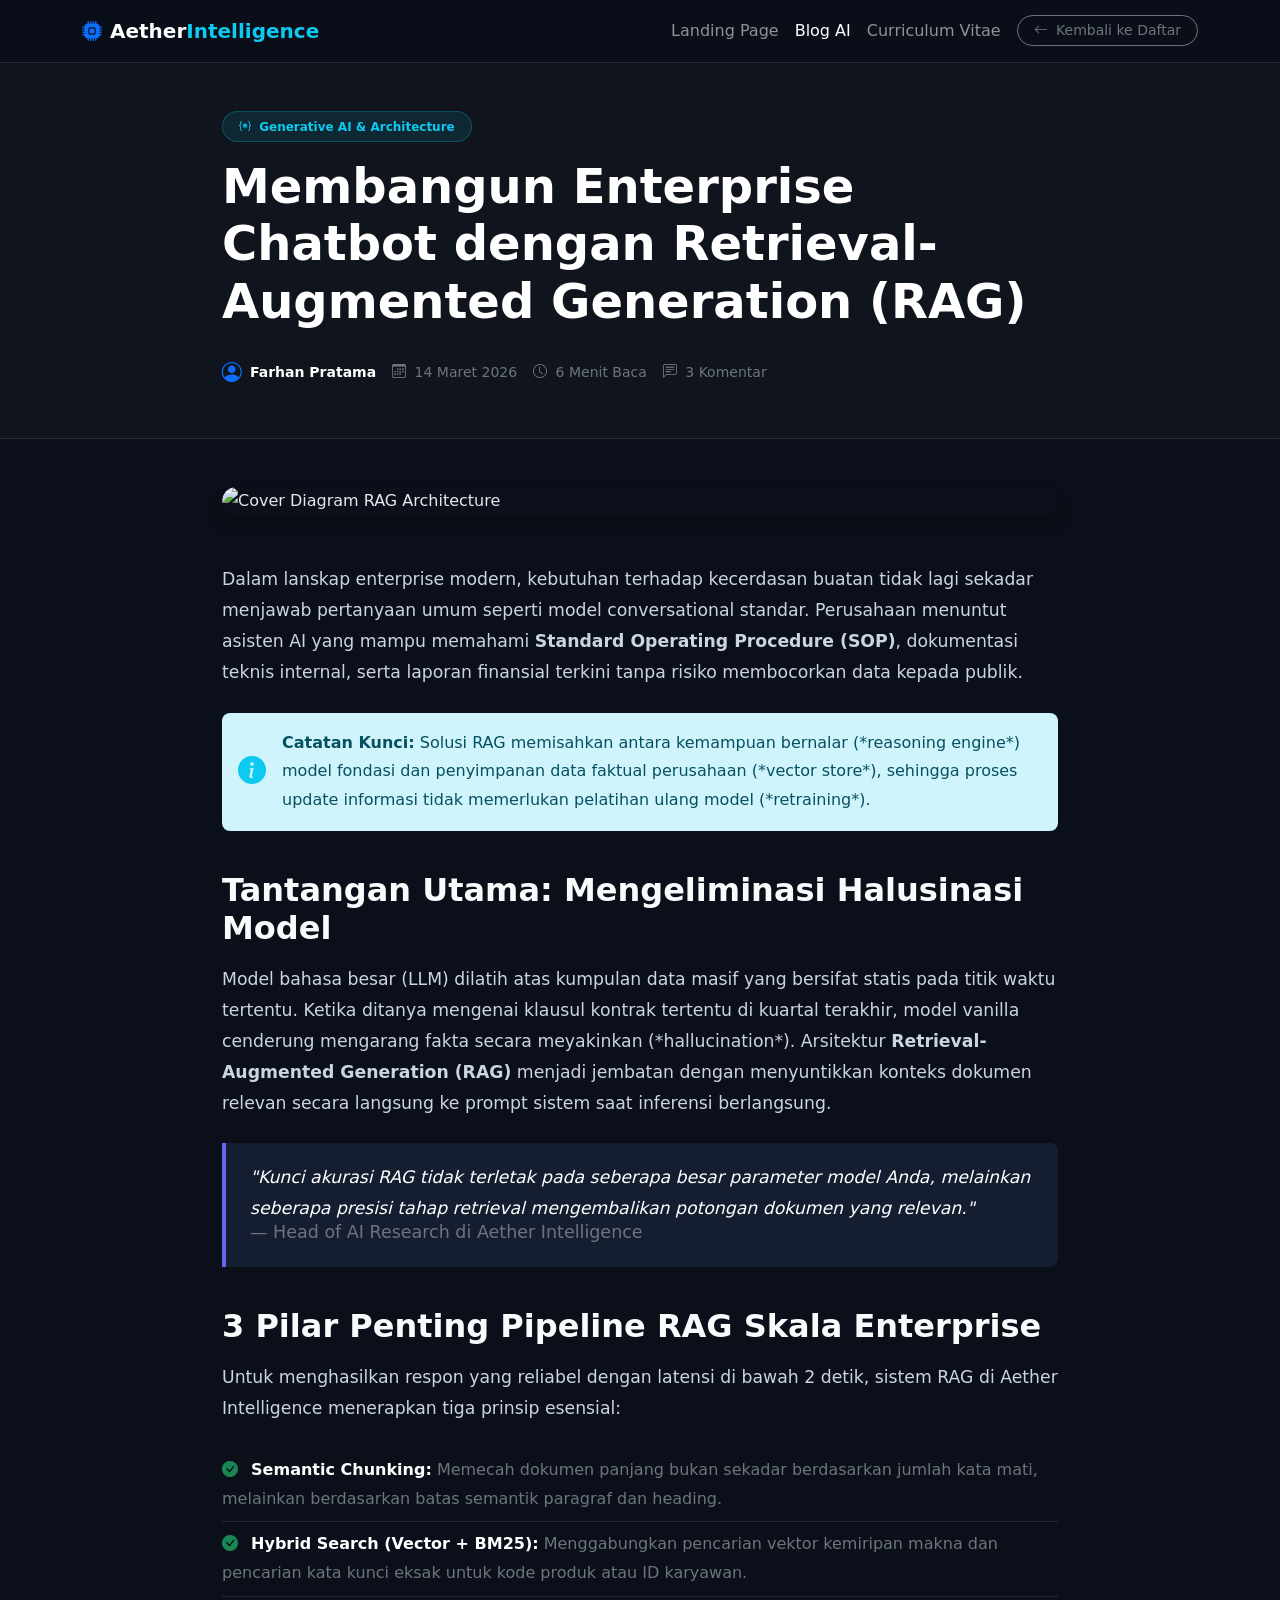
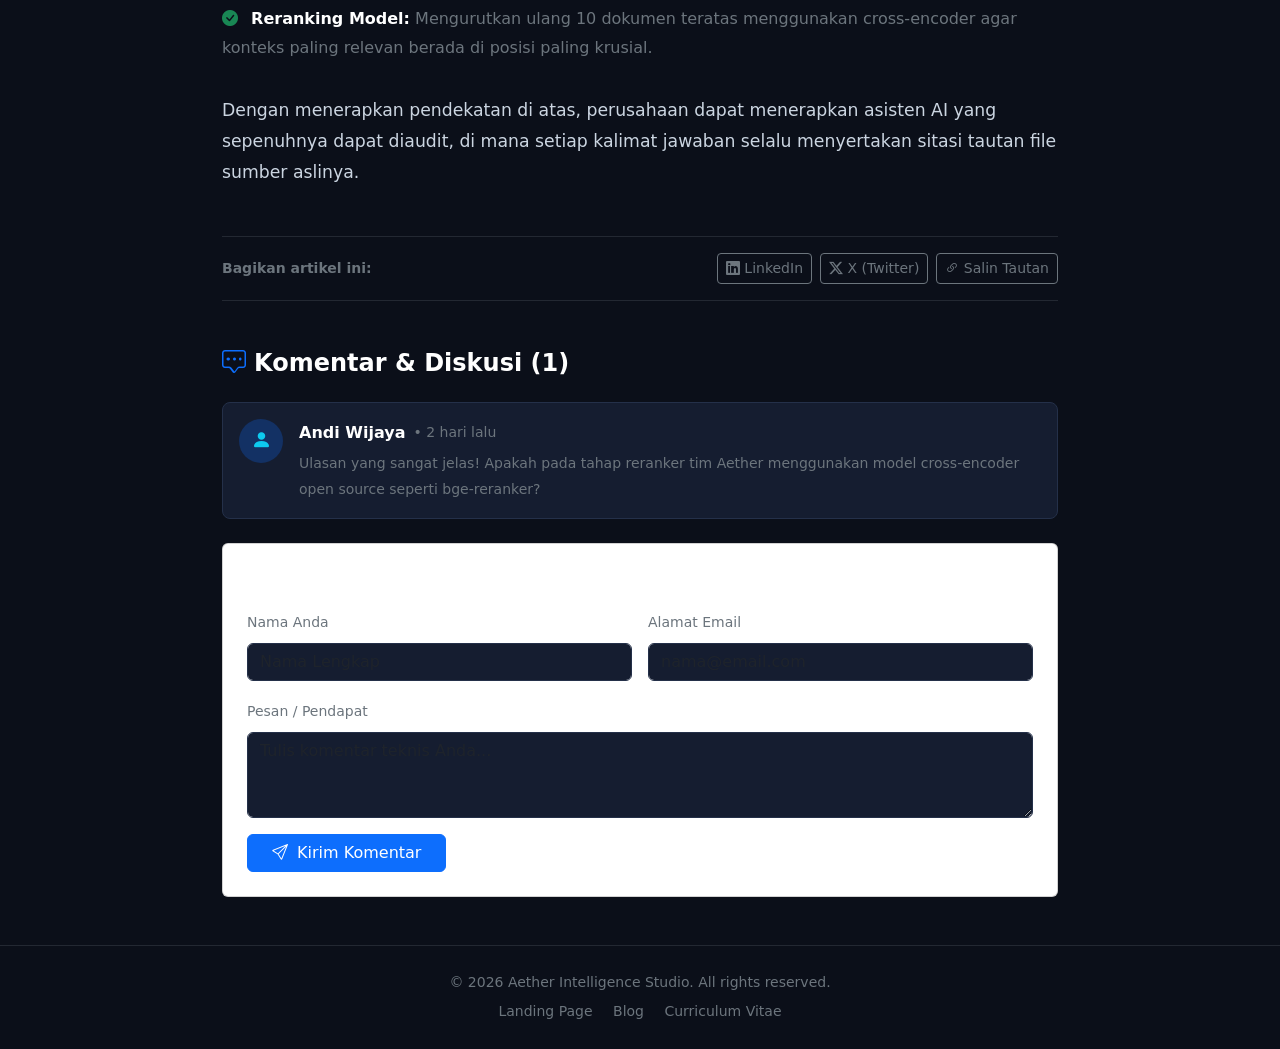
==== blog-detail.html @ fc8ed20c "Initial commit" ====
<!DOCTYPE html>
<html lang="id">
<head>
  <meta charset="UTF-8">
  <meta name="viewport" content="width=device-width, initial-scale=1.0">
  <title>Membangun Enterprise Chatbot dengan RAG - Aether Intelligence</title>
  
  <!-- Bootstrap 5 CSS CDN -->
  <link href="https://cdn.jsdelivr.net/npm/bootstrap@5.3.3/dist/css/bootstrap.min.css" rel="stylesheet">
  <!-- Bootstrap Icons CDN -->
  <link rel="stylesheet" href="https://cdn.jsdelivr.net/npm/bootstrap-icons@1.11.3/font/bootstrap-icons.min.css">
  
  <style>
    body {
      background-color: #0b0f19;
      color: #e2e8f0;
      font-family: system-ui, -apple-system, sans-serif;
      line-height: 1.8;
    }
    .article-content p {
      font-size: 1.08rem;
      color: #cbd5e1;
      margin-bottom: 1.5rem;
    }
    .article-content h2 {
      color: #f8fafc;
      font-weight: 700;
      margin-top: 2.5rem;
      margin-bottom: 1rem;
    }
    .blockquote {
      border-left: 4px solid #6366f1;
      background: #151d30;
      padding: 1.2rem 1.5rem;
      border-radius: 0 8px 8px 0;
    }
    .navbar {
      background-color: rgba(11, 15, 25, 0.95);
      border-bottom: 1px solid #1e293b;
    }
    .form-control {
      background-color: #151d30;
      border: 1px solid #243049;
      color: #fff;
    }
    .form-control:focus {
      background-color: #151d30;
      border-color: #6366f1;
      color: #fff;
      box-shadow: 0 0 0 0.25rem rgba(99, 102, 241, 0.25);
    }
  </style>
</head>
<body>

  <!-- Navigation Bar -->
  <nav class="navbar navbar-expand-lg navbar-dark sticky-top">
    <div class="container">
      <a class="navbar-brand fw-bold" href="index.html">
        <i class="bi bi-cpu-fill text-primary me-2"></i>Aether<span class="text-info">Intelligence</span>
      </a>
      <button class="navbar-toggler" type="button" data-bs-toggle="collapse" data-bs-target="#navBlogDetail">
        <span class="navbar-toggler-icon"></span>
      </button>
      <div class="collapse navbar-collapse" id="navBlogDetail">
        <ul class="navbar-nav ms-auto align-items-lg-center">
          <li class="nav-item"><a class="nav-link" href="index.html">Landing Page</a></li>
          <li class="nav-item"><a class="nav-link active" href="blog.html">Blog AI</a></li>
          <li class="nav-item"><a class="nav-link" href="cv.html">Curriculum Vitae</a></li>
          <li class="nav-item ms-lg-2">
            <a href="blog.html" class="btn btn-sm btn-outline-secondary rounded-pill px-3">
              <i class="bi bi-arrow-left me-1"></i> Kembali ke Daftar
            </a>
          </li>
        </ul>
      </div>
    </div>
  </nav>

  <!-- Article Hero Header -->
  <header class="py-5 bg-dark bg-opacity-25 border-bottom border-secondary border-opacity-25">
    <div class="container" style="max-width: 860px;">
      <div class="mb-3">
        <span class="badge bg-info bg-opacity-10 text-info border border-info border-opacity-25 px-3 py-2 rounded-pill">
          <i class="bi bi-braces-asterisk me-1"></i> Generative AI & Architecture
        </span>
      </div>
      <h1 class="display-5 fw-bold text-white mb-3">Membangun Enterprise Chatbot dengan Retrieval-Augmented Generation (RAG)</h1>
      
      <!-- Meta Author Info -->
      <div class="d-flex flex-wrap align-items-center gap-3 text-secondary small pt-2">
        <div class="d-flex align-items-center">
          <i class="bi bi-person-circle fs-5 me-2 text-primary"></i>
          <span class="text-white fw-semibold">Farhan Pratama</span>
        </div>
        <div><i class="bi bi-calendar3 me-1"></i> 14 Maret 2026</div>
        <div><i class="bi bi-clock me-1"></i> 6 Menit Baca</div>
        <div><i class="bi bi-chat-left-text me-1"></i> 3 Komentar</div>
      </div>
    </div>
  </header>

  <!-- Article Main Container -->
  <main class="container py-5" style="max-width: 860px;">
    
    <!-- Cover Image -->
    <div class="mb-5 rounded-4 overflow-hidden shadow">
      <img src="https://images.unsplash.com/photo-1677442136019-21780ecad995?auto=format&fit=crop&w=1200&q=80" class="img-fluid w-100" alt="Cover Diagram RAG Architecture" style="max-height: 440px; object-fit: cover;">
    </div>

    <!-- Article Content -->
    <article class="article-content">
      <p>
        Dalam lanskap enterprise modern, kebutuhan terhadap kecerdasan buatan tidak lagi sekadar menjawab pertanyaan umum seperti model conversational standar. Perusahaan menuntut asisten AI yang mampu memahami <strong>Standard Operating Procedure (SOP)</strong>, dokumentasi teknis internal, serta laporan finansial terkini tanpa risiko membocorkan data kepada publik.
      </p>

      <!-- Alert Component -->
      <div class="alert alert-info border-0 rounded-3 p-3 my-4 d-flex align-items-center" role="alert">
        <i class="bi bi-info-circle-fill fs-3 me-3 text-info"></i>
        <div>
          <strong>Catatan Kunci:</strong> Solusi RAG memisahkan antara kemampuan bernalar (*reasoning engine*) model fondasi dan penyimpanan data faktual perusahaan (*vector store*), sehingga proses update informasi tidak memerlukan pelatihan ulang model (*retraining*).
        </div>
      </div>

      <h2>Tantangan Utama: Mengeliminasi Halusinasi Model</h2>
      <p>
        Model bahasa besar (LLM) dilatih atas kumpulan data masif yang bersifat statis pada titik waktu tertentu. Ketika ditanya mengenai klausul kontrak tertentu di kuartal terakhir, model vanilla cenderung mengarang fakta secara meyakinkan (*hallucination*). Arsitektur <strong>Retrieval-Augmented Generation (RAG)</strong> menjadi jembatan dengan menyuntikkan konteks dokumen relevan secara langsung ke prompt sistem saat inferensi berlangsung.
      </p>

      <!-- Blockquote Component -->
      <blockquote class="blockquote my-4">
        <p class="fst-italic mb-2 text-white">"Kunci akurasi RAG tidak terletak pada seberapa besar parameter model Anda, melainkan seberapa presisi tahap retrieval mengembalikan potongan dokumen yang relevan."</p>
        <footer class="blockquote-footer text-secondary small">Head of AI Research di Aether Intelligence</footer>
      </blockquote>

      <h2>3 Pilar Penting Pipeline RAG Skala Enterprise</h2>
      <p>
        Untuk menghasilkan respon yang reliabel dengan latensi di bawah 2 detik, sistem RAG di Aether Intelligence menerapkan tiga prinsip esensial:
      </p>

      <ul class="list-group list-group-flush mb-4 bg-transparent">
        <li class="list-group-item bg-transparent text-secondary border-secondary border-opacity-25 px-0">
          <i class="bi bi-check-circle-fill text-success me-2"></i>
          <strong class="text-white">Semantic Chunking:</strong> Memecah dokumen panjang bukan sekadar berdasarkan jumlah kata mati, melainkan berdasarkan batas semantik paragraf dan heading.
        </li>
        <li class="list-group-item bg-transparent text-secondary border-secondary border-opacity-25 px-0">
          <i class="bi bi-check-circle-fill text-success me-2"></i>
          <strong class="text-white">Hybrid Search (Vector + BM25):</strong> Menggabungkan pencarian vektor kemiripan makna dan pencarian kata kunci eksak untuk kode produk atau ID karyawan.
        </li>
        <li class="list-group-item bg-transparent text-secondary border-secondary border-opacity-25 px-0">
          <i class="bi bi-check-circle-fill text-success me-2"></i>
          <strong class="text-white">Reranking Model:</strong> Mengurutkan ulang 10 dokumen teratas menggunakan cross-encoder agar konteks paling relevan berada di posisi paling krusial.
        </li>
      </ul>

      <p>
        Dengan menerapkan pendekatan di atas, perusahaan dapat menerapkan asisten AI yang sepenuhnya dapat diaudit, di mana setiap kalimat jawaban selalu menyertakan sitasi tautan file sumber aslinya.
      </p>
    </article>

    <!-- Social Share Buttons -->
    <div class="border-top border-bottom border-secondary border-opacity-25 py-3 my-5 d-flex align-items-center justify-content-between">
      <span class="text-secondary small fw-semibold">Bagikan artikel ini:</span>
      <div class="d-flex gap-2">
        <button class="btn btn-sm btn-outline-secondary"><i class="bi bi-linkedin"></i> LinkedIn</button>
        <button class="btn btn-sm btn-outline-secondary"><i class="bi bi-twitter-x"></i> X (Twitter)</button>
        <button class="btn btn-sm btn-outline-secondary"><i class="bi bi-link-45deg"></i> Salin Tautan</button>
      </div>
    </div>

    <!-- Comment Section -->
    <section class="mt-5">
      <h3 class="h4 fw-bold text-white mb-4"><i class="bi bi-chat-square-dots me-2 text-primary"></i>Komentar & Diskusi (1)</h3>

      <!-- Existing Comment Example -->
      <div class="d-flex gap-3 mb-4 p-3 rounded-3" style="background-color: #151d30; border: 1px solid #243049;">
        <div class="rounded-circle bg-primary bg-opacity-25 text-info d-flex align-items-center justify-content-center flex-shrink-0" style="width: 44px; height: 44px;">
          <i class="bi bi-person-fill fs-5"></i>
        </div>
        <div>
          <div class="d-flex align-items-center gap-2 mb-1">
            <span class="fw-bold text-white">Andi Wijaya</span>
            <span class="text-secondary small">• 2 hari lalu</span>
          </div>
          <p class="small text-secondary mb-0">Ulasan yang sangat jelas! Apakah pada tahap reranker tim Aether menggunakan model cross-encoder open source seperti bge-reranker?</p>
        </div>
      </div>

      <!-- Add Comment Form -->
      <div class="card p-4">
        <h4 class="h5 fw-bold text-white mb-3">Tinggalkan Tanggapan</h4>
        <form action="#" method="POST" onsubmit="event.preventDefault(); alert('Komentar berhasil dikirim untuk moderasi!');">
          <div class="row g-3 mb-3">
            <div class="col-md-6">
              <label for="cName" class="form-label small text-secondary">Nama Anda</label>
              <input type="text" id="cName" class="form-control" placeholder="Nama Lengkap" required>
            </div>
            <div class="col-md-6">
              <label for="cEmail" class="form-label small text-secondary">Alamat Email</label>
              <input type="email" id="cEmail" class="form-control" placeholder="nama@email.com" required>
            </div>
          </div>
          <div class="mb-3">
            <label for="cMessage" class="form-label small text-secondary">Pesan / Pendapat</label>
            <textarea id="cMessage" rows="3" class="form-control" placeholder="Tulis komentar teknis Anda..." required></textarea>
          </div>
          <button type="submit" class="btn btn-primary px-4"><i class="bi bi-send me-1"></i> Kirim Komentar</button>
        </form>
      </div>
    </section>

  </main>

  <!-- Footer -->
  <footer class="border-top border-secondary border-opacity-25 py-4 text-center text-secondary small">
    <div class="container">
      <p class="mb-1">&copy; 2026 Aether Intelligence Studio. All rights reserved.</p>
      <div>
        <a href="index.html" class="text-secondary text-decoration-none me-3">Landing Page</a>
        <a href="blog.html" class="text-secondary text-decoration-none me-3">Blog</a>
        <a href="cv.html" class="text-secondary text-decoration-none">Curriculum Vitae</a>
      </div>
    </div>
  </footer>

  <script src="https://cdn.jsdelivr.net/npm/bootstrap@5.3.3/dist/js/bootstrap.bundle.min.js"></script>
</body>
</html>
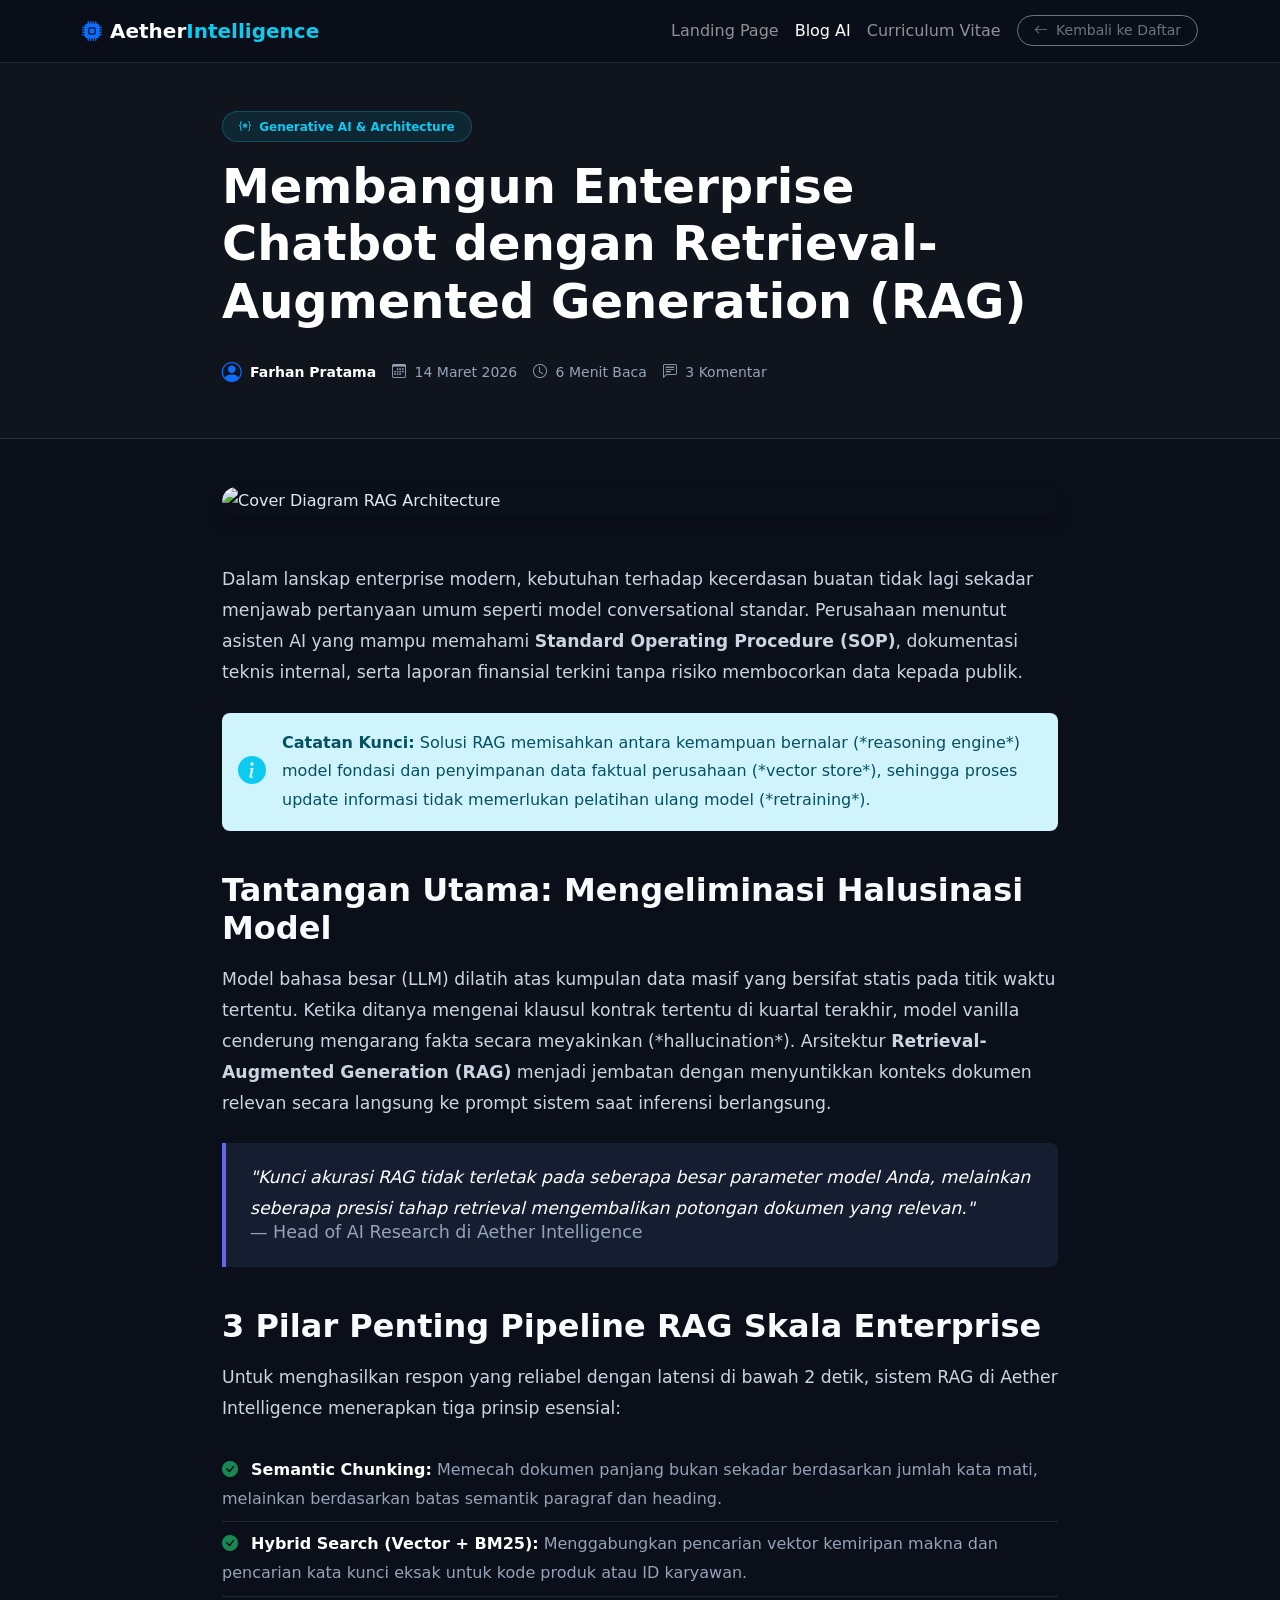
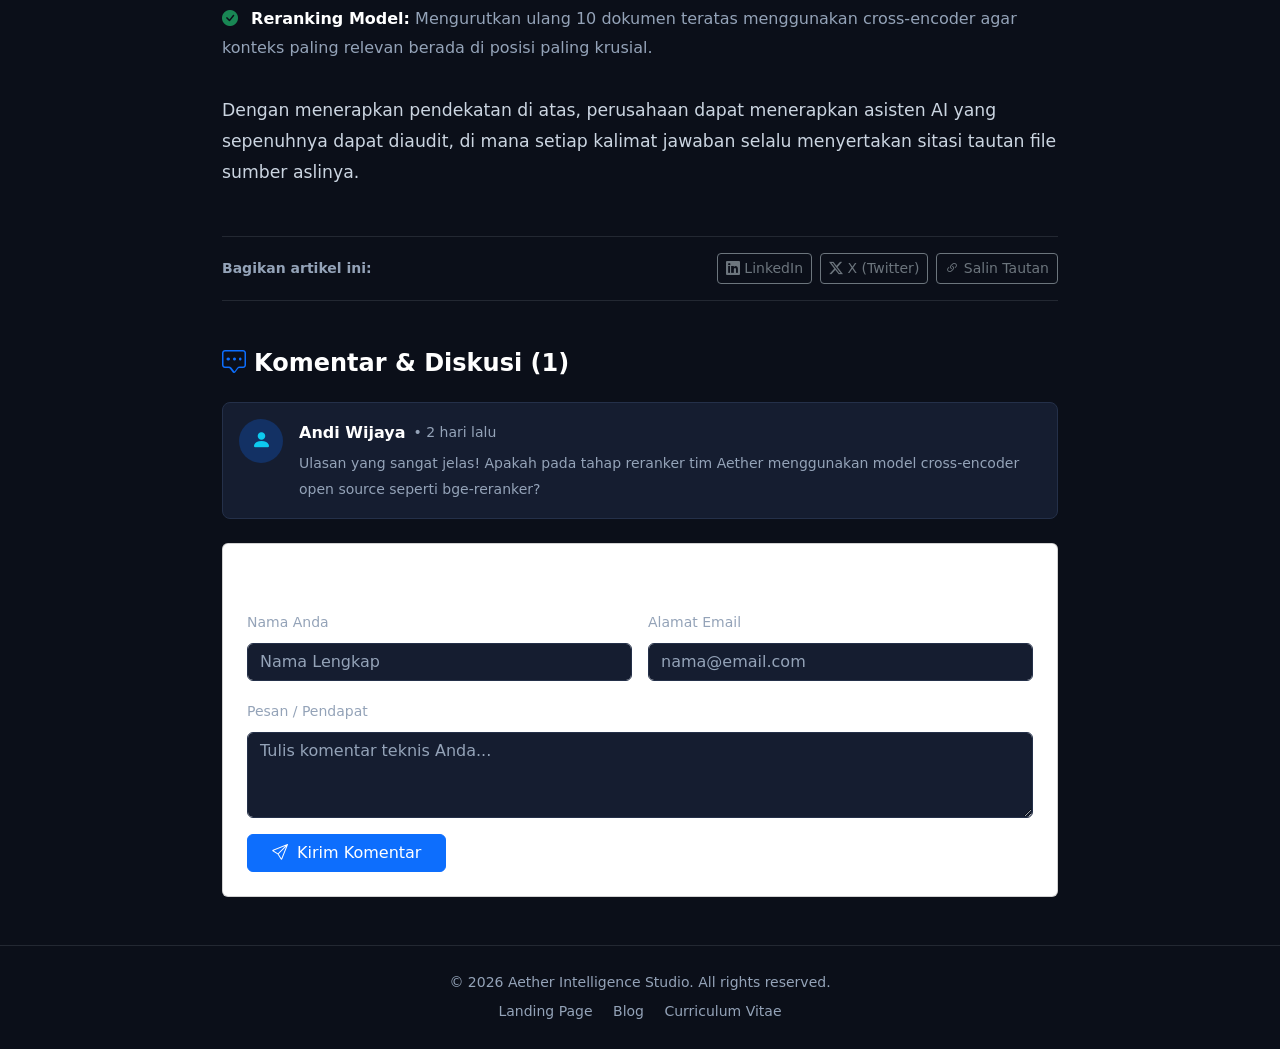
==== commit 4fb64651: "new" ====
--- a/blog-detail.html
+++ b/blog-detail.html
@@ -4,7 +4,8 @@
   <meta charset="UTF-8">
   <meta name="viewport" content="width=device-width, initial-scale=1.0">
   <title>Membangun Enterprise Chatbot dengan RAG - Aether Intelligence</title>
-  
+  <link rel="preconnect" href="https://images.unsplash.com">
+
   <!-- Bootstrap 5 CSS CDN -->
   <link href="https://cdn.jsdelivr.net/npm/bootstrap@5.3.3/dist/css/bootstrap.min.css" rel="stylesheet">
   <!-- Bootstrap Icons CDN -->
@@ -49,6 +50,16 @@
       color: #fff;
       box-shadow: 0 0 0 0.25rem rgba(99, 102, 241, 0.25);
     }
+    /* Perbaikan kontras: warna default Bootstrap text-secondary/text-muted
+       terlalu redup di atas background gelap custom (rasio ~4.08:1, gagal WCAG AA).
+       Dinaikkan ke #94a3b8 agar rasio kontras mencapai ~7.47:1. */
+    .text-secondary, .text-muted {
+      color: #94a3b8 !important;
+    }
+    .form-control::placeholder {
+      color: #94a3b8;
+      opacity: 1;
+    }
   </style>
 </head>
 <body>
@@ -59,7 +70,7 @@
       <a class="navbar-brand fw-bold" href="index.html">
         <i class="bi bi-cpu-fill text-primary me-2"></i>Aether<span class="text-info">Intelligence</span>
       </a>
-      <button class="navbar-toggler" type="button" data-bs-toggle="collapse" data-bs-target="#navBlogDetail">
+      <button class="navbar-toggler" type="button" data-bs-toggle="collapse" data-bs-target="#navBlogDetail" aria-controls="navBlogDetail" aria-expanded="false" aria-label="Buka menu navigasi">
         <span class="navbar-toggler-icon"></span>
       </button>
       <div class="collapse navbar-collapse" id="navBlogDetail">
@@ -105,7 +116,7 @@
     
     <!-- Cover Image -->
     <div class="mb-5 rounded-4 overflow-hidden shadow">
-      <img src="https://images.unsplash.com/photo-1677442136019-21780ecad995?auto=format&fit=crop&w=1200&q=80" class="img-fluid w-100" alt="Cover Diagram RAG Architecture" style="max-height: 440px; object-fit: cover;">
+      <img src="https://images.unsplash.com/photo-1677442136019-21780ecad995?auto=format&fit=crop&w=1200&q=80" class="img-fluid w-100" alt="Cover Diagram RAG Architecture" width="1200" height="440" style="max-height: 440px; object-fit: cover;">
     </div>
 
     <!-- Article Content -->
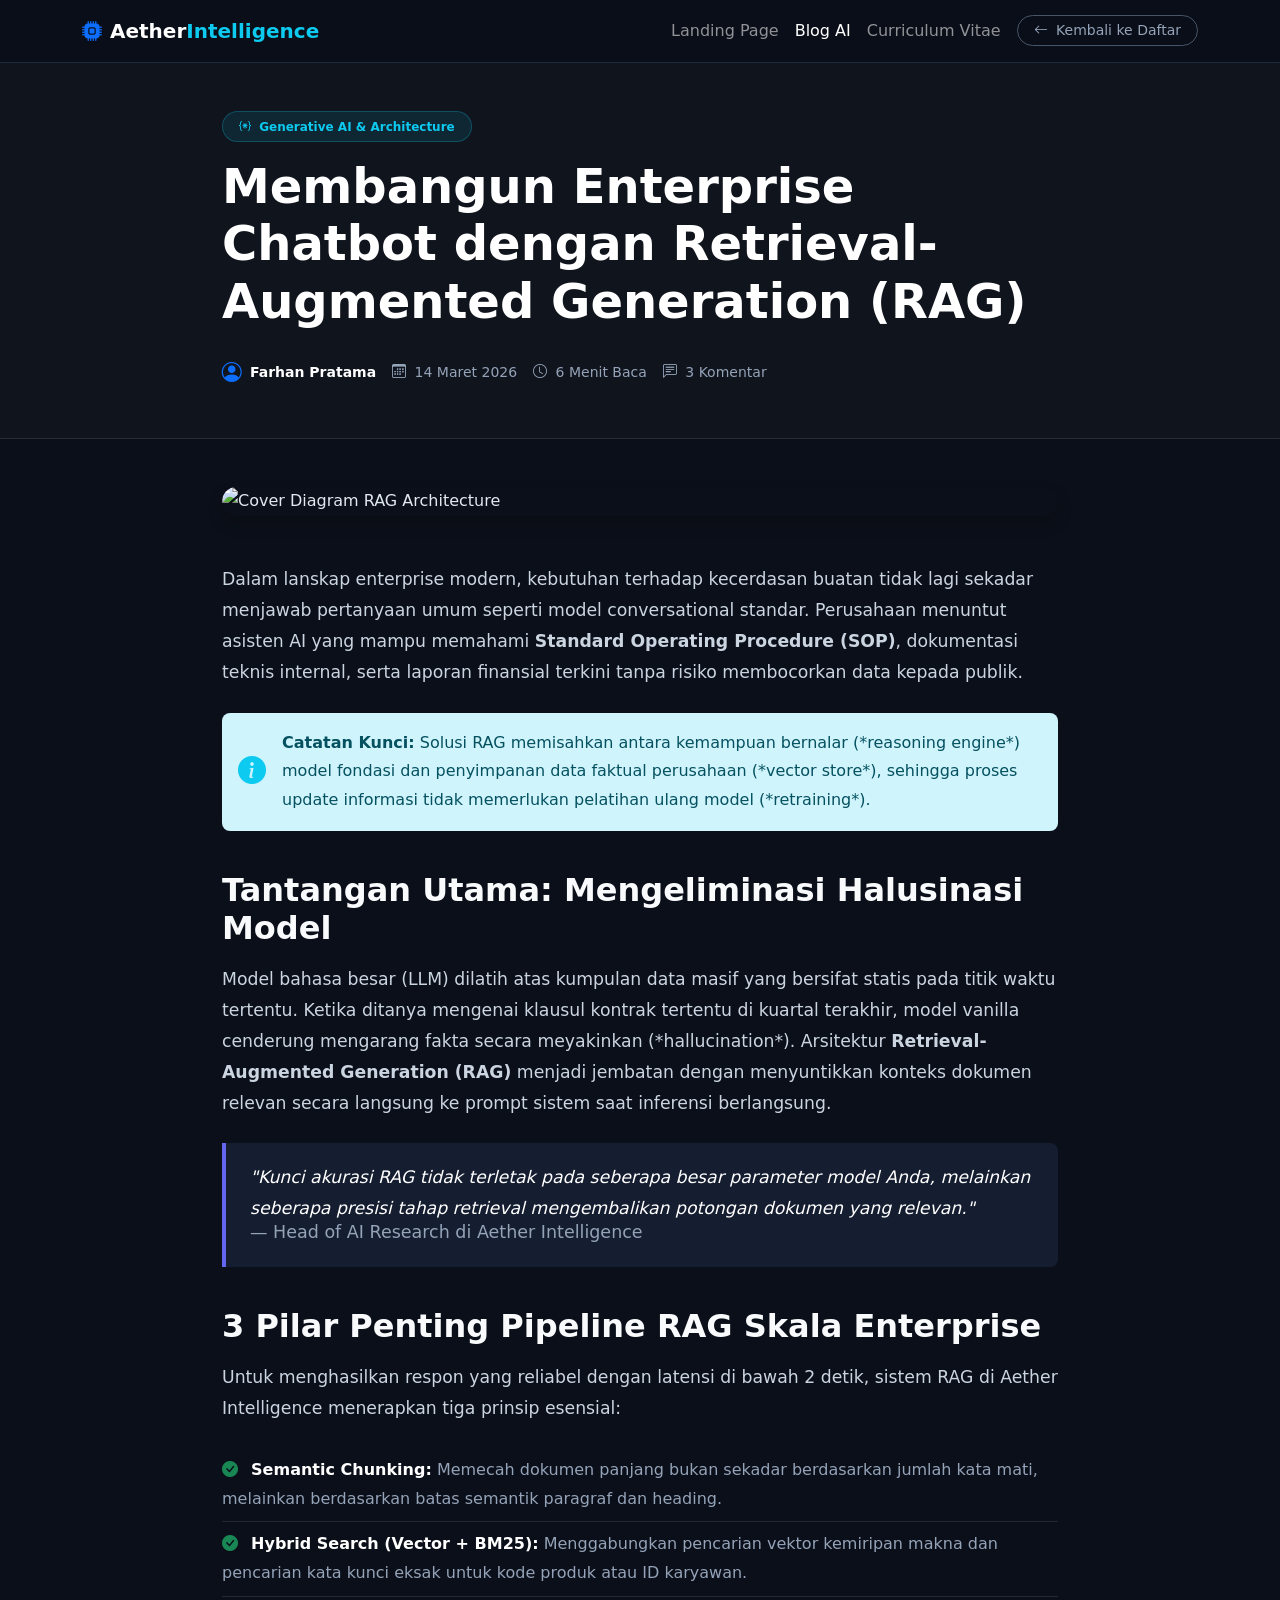
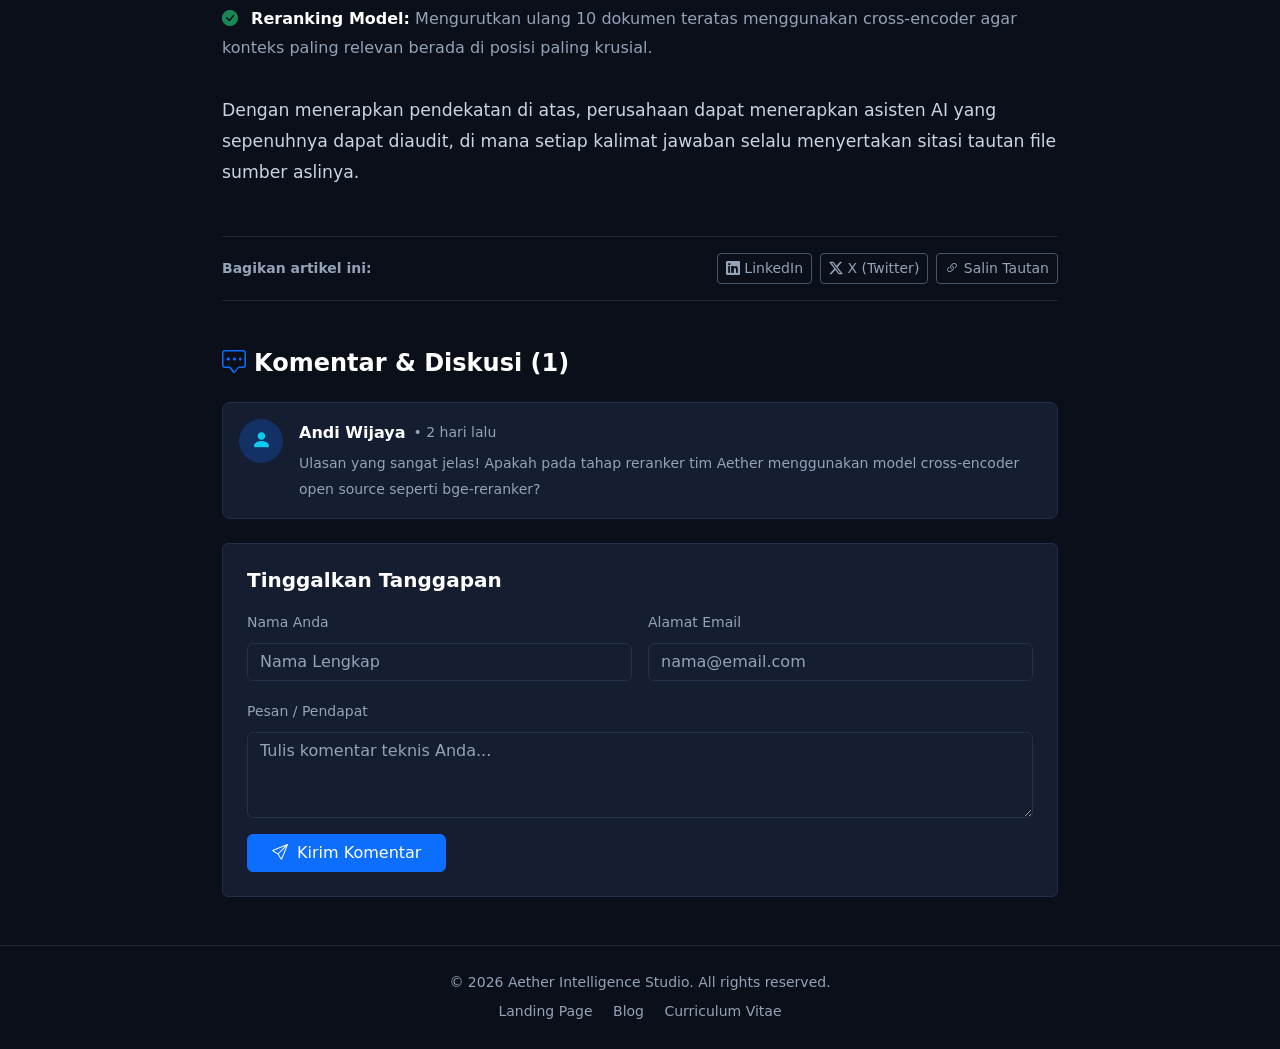
==== commit a3a5f28e: "feature" ====
--- a/blog-detail.html
+++ b/blog-detail.html
@@ -59,6 +59,26 @@
     .form-control::placeholder {
       color: #94a3b8;
       opacity: 1;
+    }
+    .card {
+      background-color: #151d30;
+      border: 1px solid #243049;
+      color: #e2e8f0;
+    }
+    .btn-outline-secondary {
+      color: #94a3b8;
+      border-color: #475569;
+    }
+    .btn-outline-secondary:hover {
+      color: #fff;
+      background-color: #334155;
+      border-color: #334155;
+    }
+    .badge.text-danger {
+      color: #ff9eb0 !important;
+    }
+    .badge.text-success {
+      color: #8ee6a6 !important;
     }
   </style>
 </head>
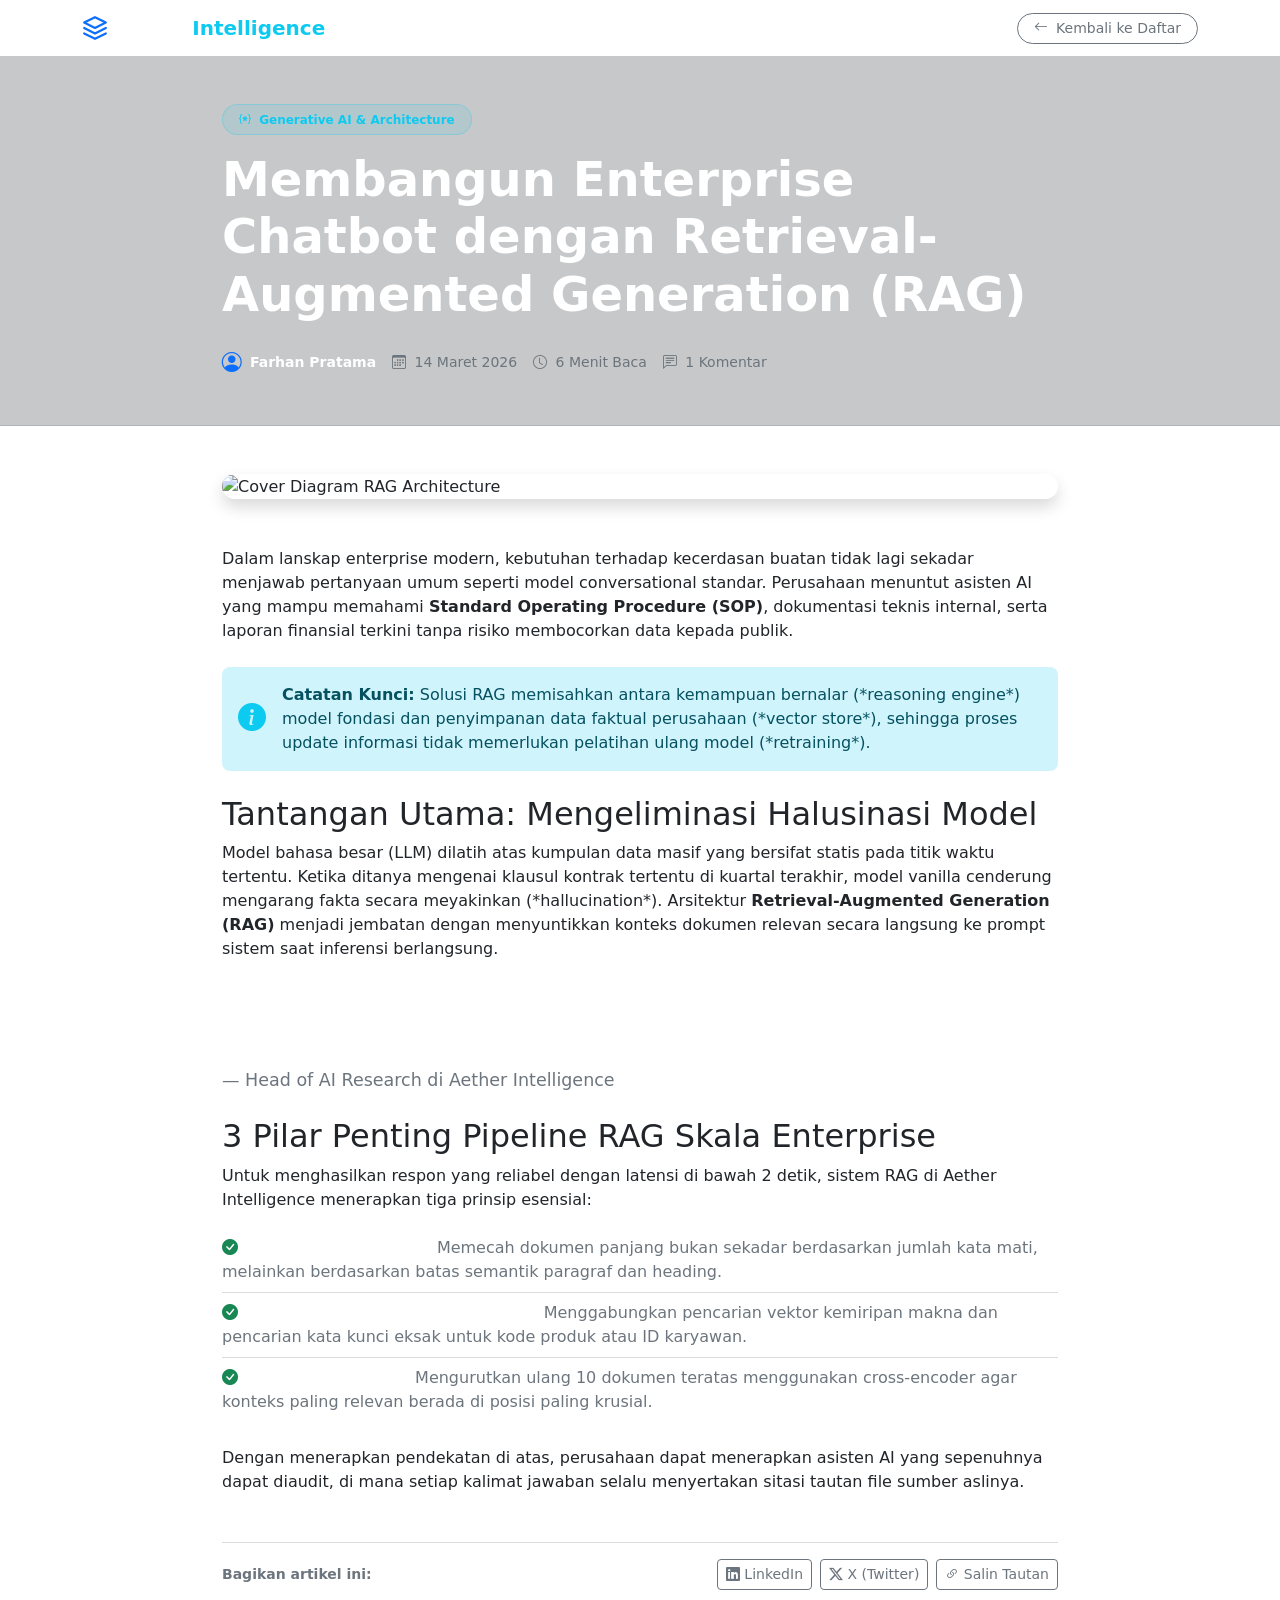
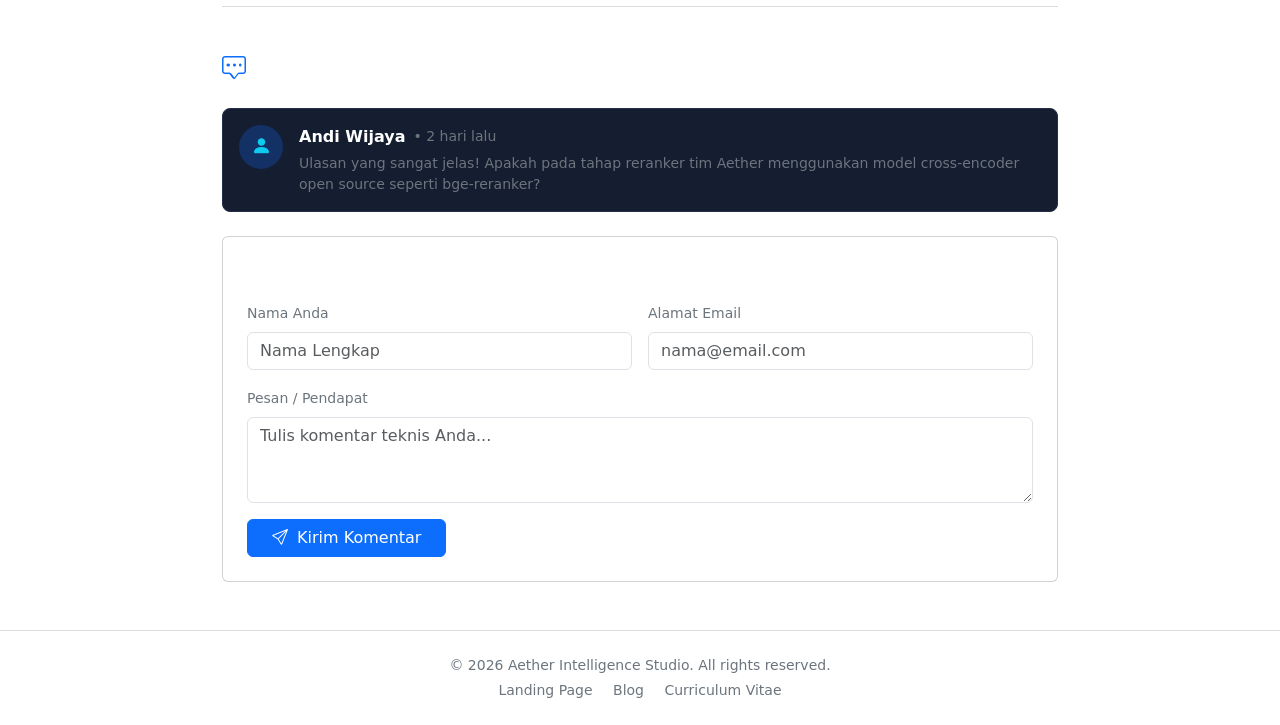
==== commit 69abb01d: "theme" ====
--- a/blog-detail.html
+++ b/blog-detail.html
@@ -4,91 +4,26 @@
   <meta charset="UTF-8">
   <meta name="viewport" content="width=device-width, initial-scale=1.0">
   <title>Membangun Enterprise Chatbot dengan RAG - Aether Intelligence</title>
+  <meta name="description" content="Panduan membangun chatbot enterprise menggunakan arsitektur Retrieval-Augmented Generation (RAG) untuk mengurangi halusinasi model LLM dan menghubungkan basis pengetahuan internal perusahaan.">
   <link rel="preconnect" href="https://images.unsplash.com">
 
   <!-- Bootstrap 5 CSS CDN -->
   <link href="https://cdn.jsdelivr.net/npm/bootstrap@5.3.3/dist/css/bootstrap.min.css" rel="stylesheet">
   <!-- Bootstrap Icons CDN -->
   <link rel="stylesheet" href="https://cdn.jsdelivr.net/npm/bootstrap-icons@1.11.3/font/bootstrap-icons.min.css">
-  
-  <style>
-    body {
-      background-color: #0b0f19;
-      color: #e2e8f0;
-      font-family: system-ui, -apple-system, sans-serif;
-      line-height: 1.8;
-    }
-    .article-content p {
-      font-size: 1.08rem;
-      color: #cbd5e1;
-      margin-bottom: 1.5rem;
-    }
-    .article-content h2 {
-      color: #f8fafc;
-      font-weight: 700;
-      margin-top: 2.5rem;
-      margin-bottom: 1rem;
-    }
-    .blockquote {
-      border-left: 4px solid #6366f1;
-      background: #151d30;
-      padding: 1.2rem 1.5rem;
-      border-radius: 0 8px 8px 0;
-    }
-    .navbar {
-      background-color: rgba(11, 15, 25, 0.95);
-      border-bottom: 1px solid #1e293b;
-    }
-    .form-control {
-      background-color: #151d30;
-      border: 1px solid #243049;
-      color: #fff;
-    }
-    .form-control:focus {
-      background-color: #151d30;
-      border-color: #6366f1;
-      color: #fff;
-      box-shadow: 0 0 0 0.25rem rgba(99, 102, 241, 0.25);
-    }
-    /* Perbaikan kontras: warna default Bootstrap text-secondary/text-muted
-       terlalu redup di atas background gelap custom (rasio ~4.08:1, gagal WCAG AA).
-       Dinaikkan ke #94a3b8 agar rasio kontras mencapai ~7.47:1. */
-    .text-secondary, .text-muted {
-      color: #94a3b8 !important;
-    }
-    .form-control::placeholder {
-      color: #94a3b8;
-      opacity: 1;
-    }
-    .card {
-      background-color: #151d30;
-      border: 1px solid #243049;
-      color: #e2e8f0;
-    }
-    .btn-outline-secondary {
-      color: #94a3b8;
-      border-color: #475569;
-    }
-    .btn-outline-secondary:hover {
-      color: #fff;
-      background-color: #334155;
-      border-color: #334155;
-    }
-    .badge.text-danger {
-      color: #ff9eb0 !important;
-    }
-    .badge.text-success {
-      color: #8ee6a6 !important;
-    }
-  </style>
-</head>
+  <!-- CSS Eksternal Custom (Tema Gelap) -->
+  <link rel="stylesheet" href="assets/css/blog-theme.css">
+  </head>
 <body>
 
   <!-- Navigation Bar -->
   <nav class="navbar navbar-expand-lg navbar-dark sticky-top">
     <div class="container">
-      <a class="navbar-brand fw-bold" href="index.html">
-        <i class="bi bi-cpu-fill text-primary me-2"></i>Aether<span class="text-info">Intelligence</span>
+      <a class="navbar-brand fw-bold d-flex align-items-center" href="index.html">
+        <svg width="26" height="26" viewBox="0 0 24 24" fill="none" stroke="currentColor" stroke-width="2" stroke-linecap="round" stroke-linejoin="round" class="me-2 text-primary">
+          <path d="M12 2L2 7l10 5 10-5-10-5zM2 17l10 5 10-5M2 12l10 5 10-5"/>
+        </svg>
+        Aether<span class="text-info">Intelligence</span>
       </a>
       <button class="navbar-toggler" type="button" data-bs-toggle="collapse" data-bs-target="#navBlogDetail" aria-controls="navBlogDetail" aria-expanded="false" aria-label="Buka menu navigasi">
         <span class="navbar-toggler-icon"></span>
@@ -126,7 +61,7 @@
         </div>
         <div><i class="bi bi-calendar3 me-1"></i> 14 Maret 2026</div>
         <div><i class="bi bi-clock me-1"></i> 6 Menit Baca</div>
-        <div><i class="bi bi-chat-left-text me-1"></i> 3 Komentar</div>
+        <div><i class="bi bi-chat-left-text me-1"></i> 1 Komentar</div>
       </div>
     </div>
   </header>
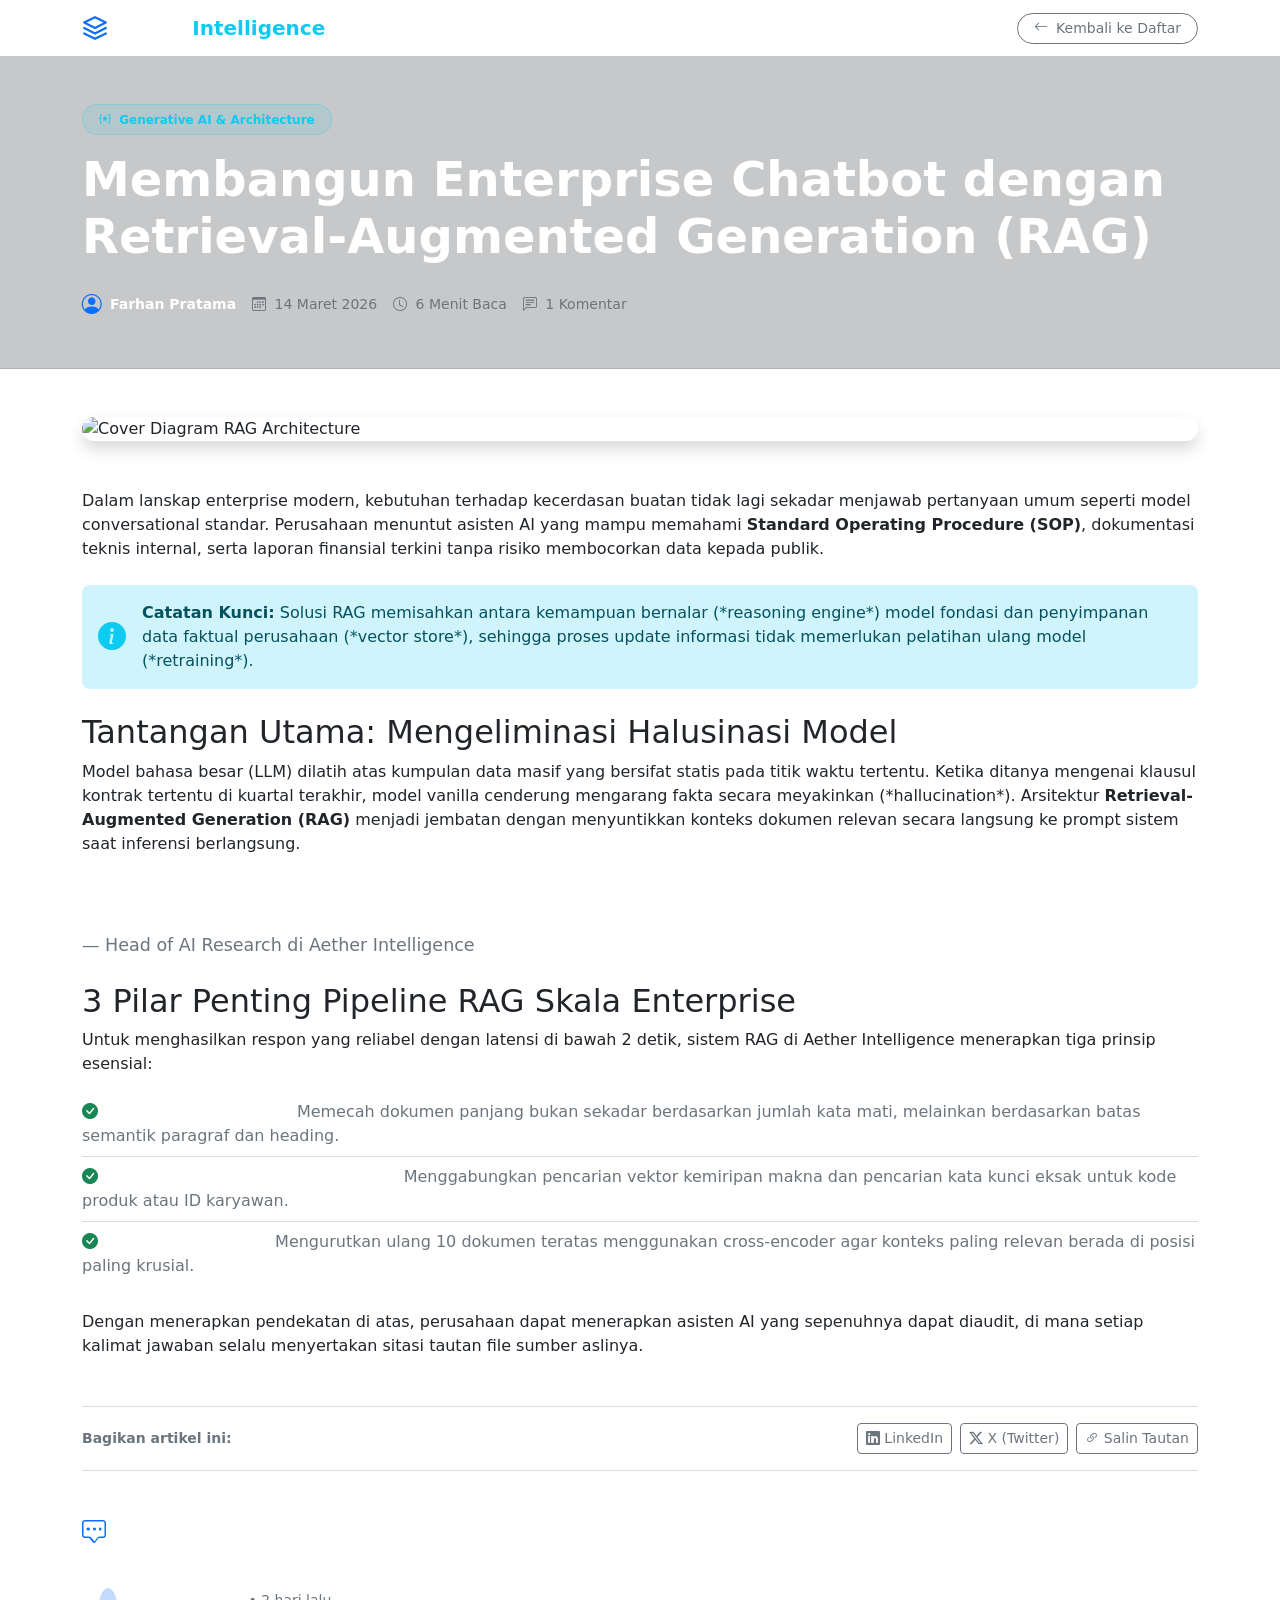
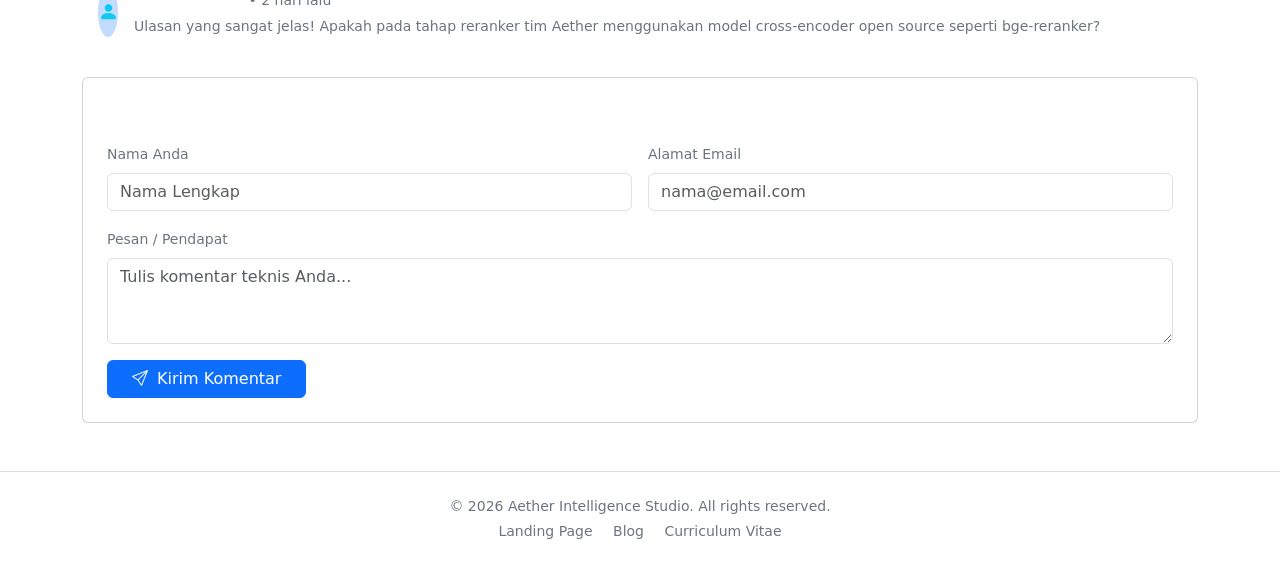
==== commit 449fa543: "baru" ====
--- a/blog-detail.html
+++ b/blog-detail.html
@@ -45,7 +45,7 @@
 
   <!-- Article Hero Header -->
   <header class="py-5 bg-dark bg-opacity-25 border-bottom border-secondary border-opacity-25">
-    <div class="container" style="max-width: 860px;">
+    <div class="container max-w-860">
       <div class="mb-3">
         <span class="badge bg-info bg-opacity-10 text-info border border-info border-opacity-25 px-3 py-2 rounded-pill">
           <i class="bi bi-braces-asterisk me-1"></i> Generative AI & Architecture
@@ -67,11 +67,11 @@
   </header>
 
   <!-- Article Main Container -->
-  <main class="container py-5" style="max-width: 860px;">
+  <main class="container py-5 max-w-860">
     
     <!-- Cover Image -->
     <div class="mb-5 rounded-4 overflow-hidden shadow">
-      <img src="https://images.unsplash.com/photo-1677442136019-21780ecad995?auto=format&fit=crop&w=1200&q=80" class="img-fluid w-100" alt="Cover Diagram RAG Architecture" width="1200" height="440" style="max-height: 440px; object-fit: cover;">
+      <img src="https://images.unsplash.com/photo-1677442136019-21780ecad995?auto=format&fit=crop&w=1200&q=80" class="img-fluid w-100 cover-img-440" alt="Cover Diagram RAG Architecture" width="1200" height="440">
     </div>
 
     <!-- Article Content -->
@@ -139,8 +139,8 @@
       <h3 class="h4 fw-bold text-white mb-4"><i class="bi bi-chat-square-dots me-2 text-primary"></i>Komentar & Diskusi (1)</h3>
 
       <!-- Existing Comment Example -->
-      <div class="d-flex gap-3 mb-4 p-3 rounded-3" style="background-color: #151d30; border: 1px solid #243049;">
-        <div class="rounded-circle bg-primary bg-opacity-25 text-info d-flex align-items-center justify-content-center flex-shrink-0" style="width: 44px; height: 44px;">
+      <div class="d-flex gap-3 mb-4 p-3 rounded-3 comment-box">
+        <div class="rounded-circle bg-primary bg-opacity-25 text-info d-flex align-items-center justify-content-center flex-shrink-0 avatar-circle-44">
           <i class="bi bi-person-fill fs-5"></i>
         </div>
         <div>
@@ -155,7 +155,7 @@
       <!-- Add Comment Form -->
       <div class="card p-4">
         <h4 class="h5 fw-bold text-white mb-3">Tinggalkan Tanggapan</h4>
-        <form action="#" method="POST" onsubmit="event.preventDefault(); alert('Komentar berhasil dikirim untuk moderasi!');">
+        <form id="commentForm" action="#" method="POST">
           <div class="row g-3 mb-3">
             <div class="col-md-6">
               <label for="cName" class="form-label small text-secondary">Nama Anda</label>
@@ -190,5 +190,13 @@
   </footer>
 
   <script src="https://cdn.jsdelivr.net/npm/bootstrap@5.3.3/dist/js/bootstrap.bundle.min.js"></script>
+
+  <!-- Script: Penanganan Form Komentar (dipindah dari inline onsubmit) -->
+  <script>
+    document.getElementById('commentForm').addEventListener('submit', function (event) {
+      event.preventDefault();
+      alert('Komentar berhasil dikirim untuk moderasi!');
+    });
+  </script>
 </body>
 </html>
